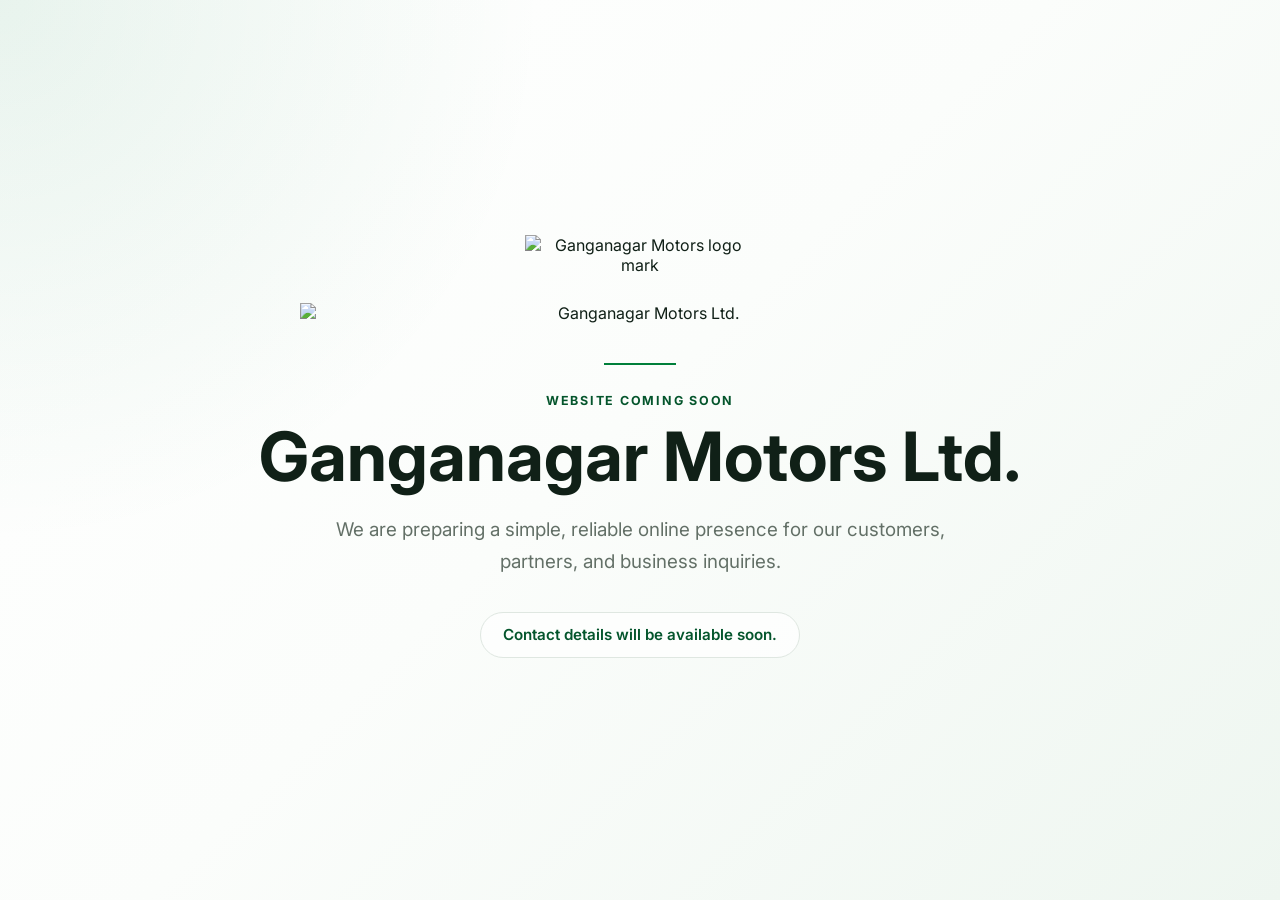
==== index.html @ eda34d02 "Add files via upload Add coming soon website" ====
<!doctype html>
<html lang="en">
  <head>
    <meta charset="utf-8">
    <meta name="viewport" content="width=device-width, initial-scale=1">
    <meta name="description" content="Ganganagar Motors Ltd. website coming soon.">
    <title>Ganganagar Motors Ltd.</title>
    <link rel="preconnect" href="https://fonts.googleapis.com">
    <link rel="preconnect" href="https://fonts.gstatic.com" crossorigin>
    <link href="https://fonts.googleapis.com/css2?family=Inter:wght@400;500;600;700&display=swap" rel="stylesheet">
    <link rel="stylesheet" href="styles.css">
  </head>
  <body>
    <main class="page">
      <section class="hero" aria-label="Ganganagar Motors Ltd. coming soon">
        <img class="brand-mark" src="assets/gnm-mark.png" alt="Ganganagar Motors logo mark">
        <img class="brand-wordmark" src="assets/gnm-wordmark.png" alt="Ganganagar Motors Ltd.">

        <div class="divider"></div>

        <p class="eyebrow">Website coming soon</p>
        <h1>Ganganagar Motors Ltd.</h1>
        <p class="intro">
          We are preparing a simple, reliable online presence for our customers,
          partners, and business inquiries.
        </p>

        <p class="status-note">Contact details will be available soon.</p>
      </section>
    </main>
  </body>
</html>
---- styles.css ----
:root {
  color-scheme: light;
  --green: #007f3a;
  --green-dark: #04552c;
  --ink: #102017;
  --muted: #637067;
  --line: #dfe7e1;
  --paper: #fbfdfb;
  --white: #ffffff;
}

* {
  box-sizing: border-box;
}

html,
body {
  min-height: 100%;
}

body {
  margin: 0;
  font-family: "Inter", Arial, sans-serif;
  color: var(--ink);
  background:
    radial-gradient(circle at top left, rgba(0, 127, 58, 0.09), transparent 34rem),
    linear-gradient(135deg, #ffffff 0%, var(--paper) 48%, #eef6f0 100%);
}

.page {
  min-height: 100vh;
  display: grid;
  place-items: center;
  padding: 32px 20px;
}

.hero {
  width: min(100%, 880px);
  display: flex;
  flex-direction: column;
  align-items: center;
  text-align: center;
  padding: 56px 24px 48px;
}

.brand-mark {
  width: min(36vw, 230px);
  min-width: 128px;
  height: auto;
  margin-bottom: 28px;
}

.brand-wordmark {
  width: min(84vw, 680px);
  height: auto;
}

.divider {
  width: 72px;
  height: 2px;
  margin: 40px 0 28px;
  background: var(--green);
}

.eyebrow {
  margin: 0 0 14px;
  color: var(--green-dark);
  font-size: 0.78rem;
  font-weight: 700;
  letter-spacing: 0.14em;
  text-transform: uppercase;
}

h1 {
  margin: 0;
  font-size: clamp(2.1rem, 6vw, 4.25rem);
  line-height: 1.02;
  font-weight: 700;
}

.intro {
  max-width: 620px;
  margin: 22px auto 0;
  color: var(--muted);
  font-size: clamp(1rem, 2.3vw, 1.18rem);
  line-height: 1.7;
}

.status-note {
  display: inline-flex;
  align-items: center;
  justify-content: center;
  min-height: 46px;
  margin-top: 34px;
  padding: 0 22px;
  border: 1px solid var(--line);
  border-radius: 999px;
  color: var(--green-dark);
  background: rgba(255, 255, 255, 0.72);
  font-size: 0.95rem;
  font-weight: 600;
}

@media (max-width: 560px) {
  .hero {
    padding: 36px 8px 34px;
  }

  .divider {
    margin-top: 32px;
  }
}
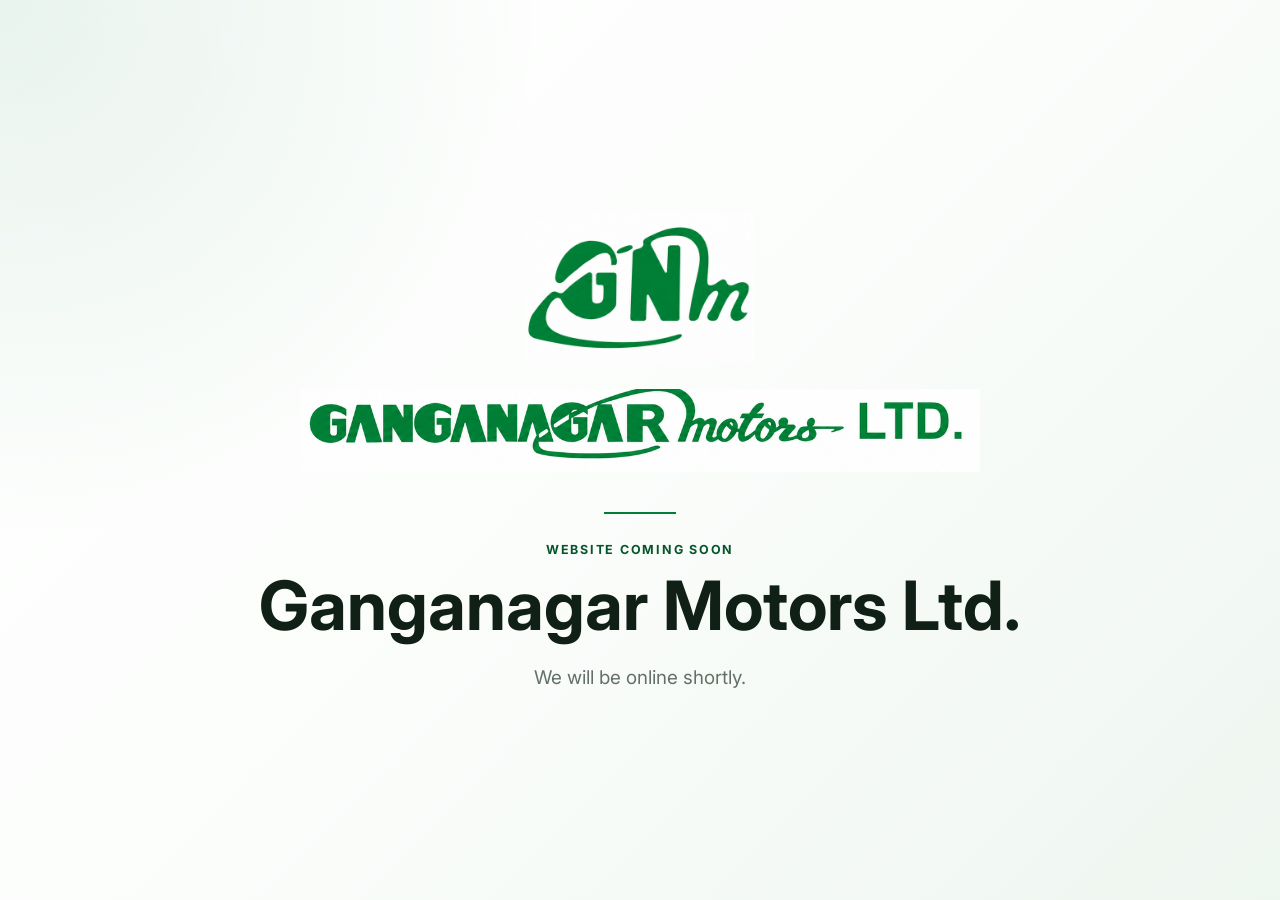
==== commit e7a512c9: "Update index.html" ====
--- a/index.html
+++ b/index.html
@@ -13,19 +13,14 @@
   <body>
     <main class="page">
       <section class="hero" aria-label="Ganganagar Motors Ltd. coming soon">
-        <img class="brand-mark" src="assets/gnm-mark.png" alt="Ganganagar Motors logo mark">
-        <img class="brand-wordmark" src="assets/gnm-wordmark.png" alt="Ganganagar Motors Ltd.">
+        <img class="brand-mark" src="gnm-mark.png" alt="Ganganagar Motors logo mark">
+        <img class="brand-wordmark" src="gnm-wordmark.png" alt="Ganganagar Motors Ltd.">
 
         <div class="divider"></div>
 
         <p class="eyebrow">Website coming soon</p>
         <h1>Ganganagar Motors Ltd.</h1>
-        <p class="intro">
-          We are preparing a simple, reliable online presence for our customers,
-          partners, and business inquiries.
-        </p>
-
-        <p class="status-note">Contact details will be available soon.</p>
+        <p class="intro">We will be online shortly.</p>
       </section>
     </main>
   </body>
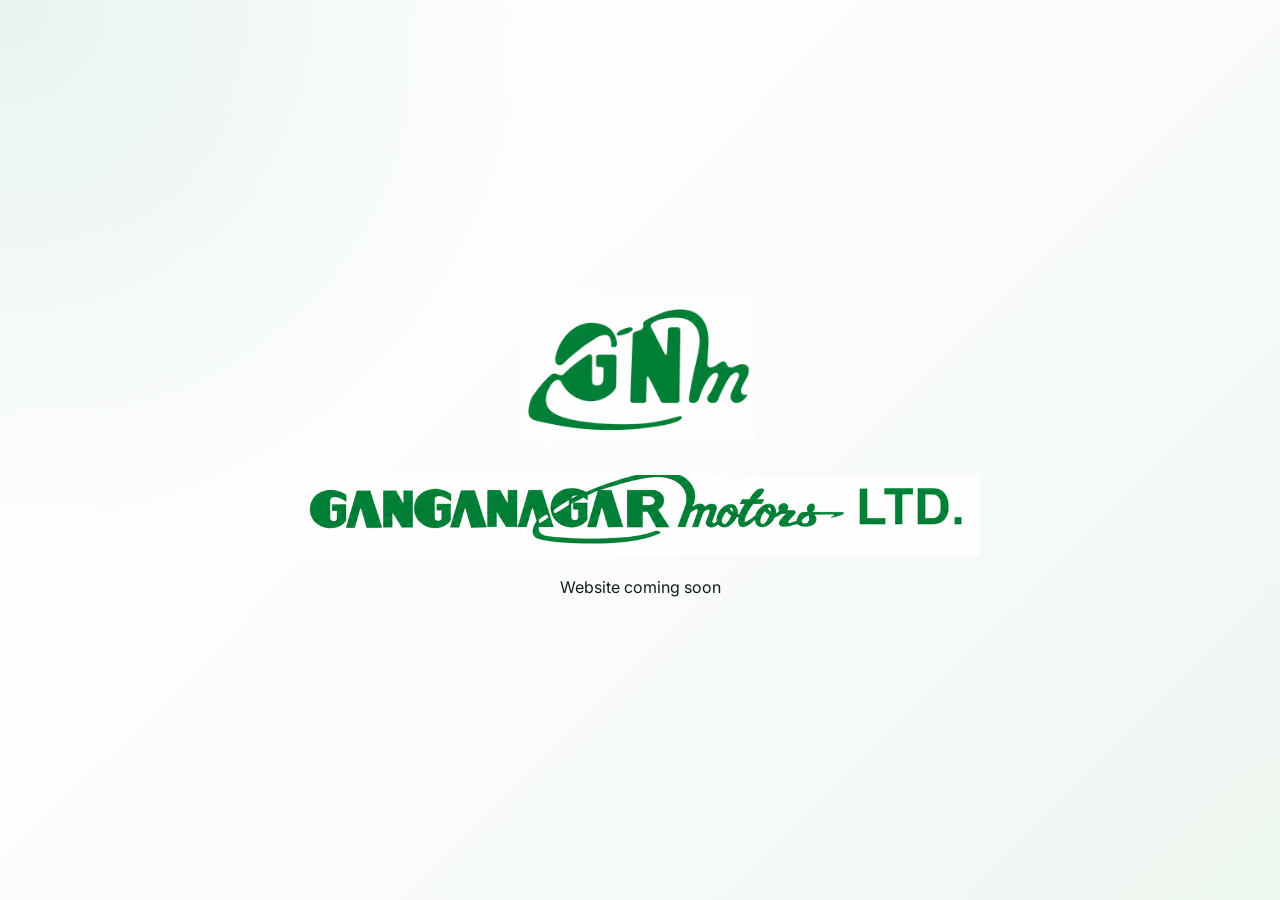
==== commit dbcbc2ca: "Refine coming soon page markup" ====
--- a/index.html
+++ b/index.html
@@ -7,20 +7,17 @@
     <title>Ganganagar Motors Ltd.</title>
     <link rel="preconnect" href="https://fonts.googleapis.com">
     <link rel="preconnect" href="https://fonts.gstatic.com" crossorigin>
-    <link href="https://fonts.googleapis.com/css2?family=Inter:wght@400;500;600;700&display=swap" rel="stylesheet">
+    <link href="https://fonts.googleapis.com/css2?family=Inter:wght@500;600;700&display=swap" rel="stylesheet">
     <link rel="stylesheet" href="styles.css">
   </head>
   <body>
     <main class="page">
-      <section class="hero" aria-label="Ganganagar Motors Ltd. coming soon">
-        <img class="brand-mark" src="gnm-mark.png" alt="Ganganagar Motors logo mark">
-        <img class="brand-wordmark" src="gnm-wordmark.png" alt="Ganganagar Motors Ltd.">
-
-        <div class="divider"></div>
-
-        <p class="eyebrow">Website coming soon</p>
-        <h1>Ganganagar Motors Ltd.</h1>
-        <p class="intro">We will be online shortly.</p>
+      <section class="hero" aria-label="Ganganagar Motors Ltd. website coming soon">
+        <div class="logo-lockup" aria-label="Ganganagar Motors Ltd.">
+          <img class="brand-mark" src="gnm-mark.png" alt="">
+          <img class="brand-wordmark" src="gnm-wordmark.png" alt="Ganganagar Motors Ltd.">
+        </div>
+        <p class="coming-soon">Website coming soon</p>
       </section>
     </main>
   </body>
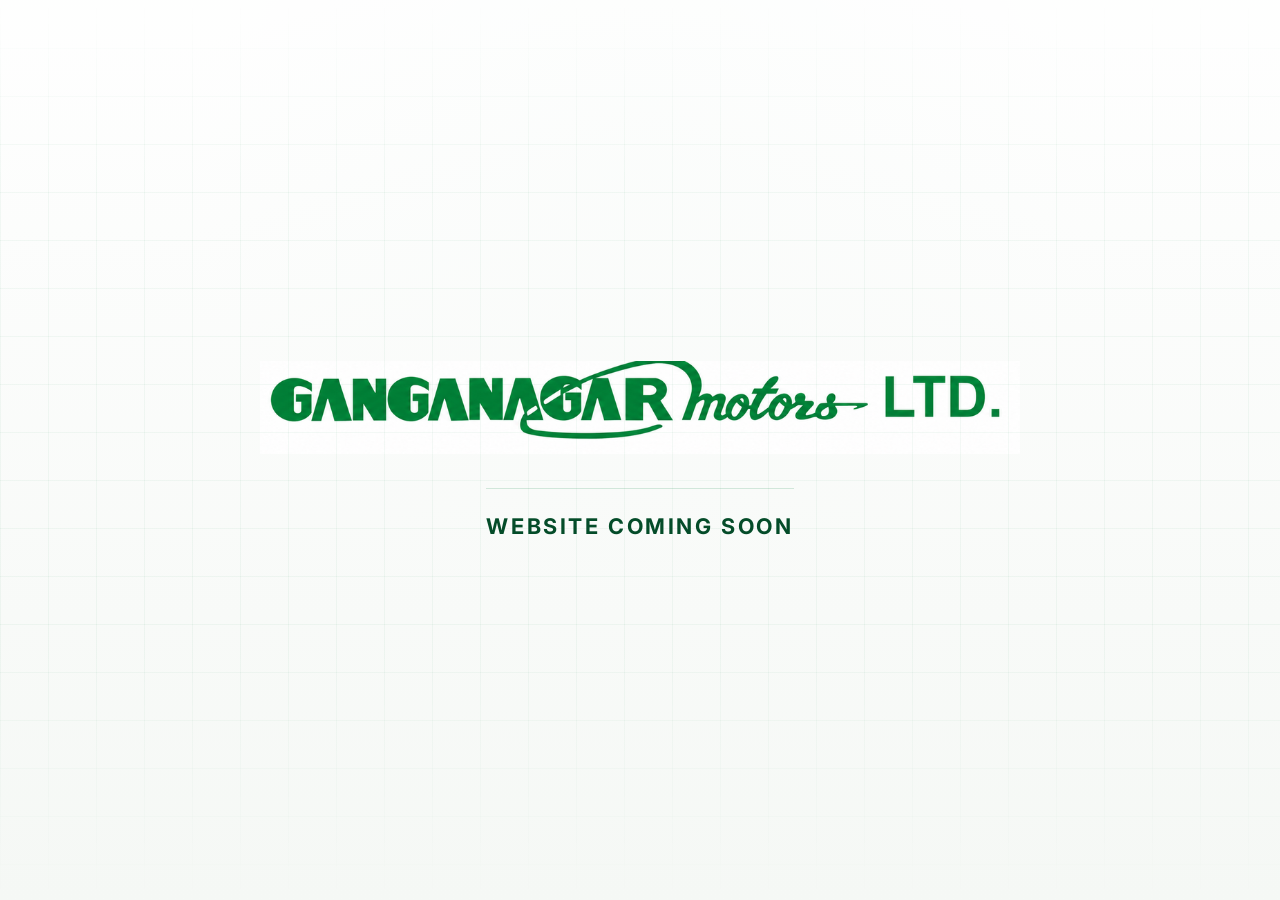
==== commit 83070254: "Remove top logo from coming soon page" ====
--- a/index.html
+++ b/index.html
@@ -13,10 +13,7 @@
   <body>
     <main class="page">
       <section class="hero" aria-label="Ganganagar Motors Ltd. website coming soon">
-        <div class="logo-lockup" aria-label="Ganganagar Motors Ltd.">
-          <img class="brand-mark" src="gnm-mark.png" alt="">
-          <img class="brand-wordmark" src="gnm-wordmark.png" alt="Ganganagar Motors Ltd.">
-        </div>
+        <img class="brand-wordmark" src="gnm-wordmark.png" alt="Ganganagar Motors Ltd.">
         <p class="coming-soon">Website coming soon</p>
       </section>
     </main>
--- a/styles.css
+++ b/styles.css
@@ -1,12 +1,10 @@
 :root {
   color-scheme: light;
+  --ink: #102018;
   --green: #007f3a;
-  --green-dark: #04552c;
-  --ink: #102017;
-  --muted: #637067;
-  --line: #dfe7e1;
-  --paper: #fbfdfb;
-  --white: #ffffff;
+  --green-deep: #044c29;
+  --mist: #f5f8f5;
+  --line: rgba(0, 127, 58, 0.16);
 }
 
 * {
@@ -23,90 +21,80 @@
   font-family: "Inter", Arial, sans-serif;
   color: var(--ink);
   background:
-    radial-gradient(circle at top left, rgba(0, 127, 58, 0.09), transparent 34rem),
-    linear-gradient(135deg, #ffffff 0%, var(--paper) 48%, #eef6f0 100%);
+    linear-gradient(180deg, rgba(255, 255, 255, 0.94), rgba(245, 248, 245, 0.98)),
+    radial-gradient(circle at 50% 18%, rgba(0, 127, 58, 0.14), transparent 28rem),
+    var(--mist);
+}
+
+body::before {
+  content: "";
+  position: fixed;
+  inset: 0;
+  pointer-events: none;
+  background-image:
+    linear-gradient(rgba(0, 127, 58, 0.045) 1px, transparent 1px),
+    linear-gradient(90deg, rgba(0, 127, 58, 0.045) 1px, transparent 1px);
+  background-size: 48px 48px;
+  mask-image: linear-gradient(to bottom, transparent, black 20%, black 72%, transparent);
 }
 
 .page {
   min-height: 100vh;
   display: grid;
   place-items: center;
-  padding: 32px 20px;
+  padding: 40px 22px;
 }
 
 .hero {
-  width: min(100%, 880px);
-  display: flex;
-  flex-direction: column;
-  align-items: center;
+  width: min(100%, 920px);
+  display: grid;
+  justify-items: center;
+  gap: 34px;
   text-align: center;
-  padding: 56px 24px 48px;
+}
+
+.logo-lockup {
+  display: grid;
+  justify-items: center;
+  gap: 28px;
 }
 
 .brand-mark {
-  width: min(36vw, 230px);
-  min-width: 128px;
+  width: clamp(150px, 22vw, 250px);
   height: auto;
-  margin-bottom: 28px;
+  filter: drop-shadow(0 18px 34px rgba(0, 78, 36, 0.14));
 }
 
 .brand-wordmark {
-  width: min(84vw, 680px);
+  width: min(86vw, 760px);
   height: auto;
 }
 
-.divider {
-  width: 72px;
-  height: 2px;
-  margin: 40px 0 28px;
-  background: var(--green);
-}
-
-.eyebrow {
-  margin: 0 0 14px;
-  color: var(--green-dark);
-  font-size: 0.78rem;
+.coming-soon {
+  margin: 0;
+  padding-top: 24px;
+  border-top: 1px solid var(--line);
+  color: var(--green-deep);
+  font-size: clamp(1rem, 2vw, 1.35rem);
   font-weight: 700;
-  letter-spacing: 0.14em;
+  letter-spacing: 0.12em;
   text-transform: uppercase;
 }
 
-h1 {
-  margin: 0;
-  font-size: clamp(2.1rem, 6vw, 4.25rem);
-  line-height: 1.02;
-  font-weight: 700;
-}
-
-.intro {
-  max-width: 620px;
-  margin: 22px auto 0;
-  color: var(--muted);
-  font-size: clamp(1rem, 2.3vw, 1.18rem);
-  line-height: 1.7;
-}
-
-.status-note {
-  display: inline-flex;
-  align-items: center;
-  justify-content: center;
-  min-height: 46px;
-  margin-top: 34px;
-  padding: 0 22px;
-  border: 1px solid var(--line);
-  border-radius: 999px;
-  color: var(--green-dark);
-  background: rgba(255, 255, 255, 0.72);
-  font-size: 0.95rem;
-  font-weight: 600;
-}
-
 @media (max-width: 560px) {
-  .hero {
-    padding: 36px 8px 34px;
+  .page {
+    padding: 30px 18px;
   }
 
-  .divider {
-    margin-top: 32px;
+  .hero {
+    gap: 28px;
+  }
+
+  .logo-lockup {
+    gap: 22px;
+  }
+
+  .coming-soon {
+    letter-spacing: 0.08em;
   }
 }
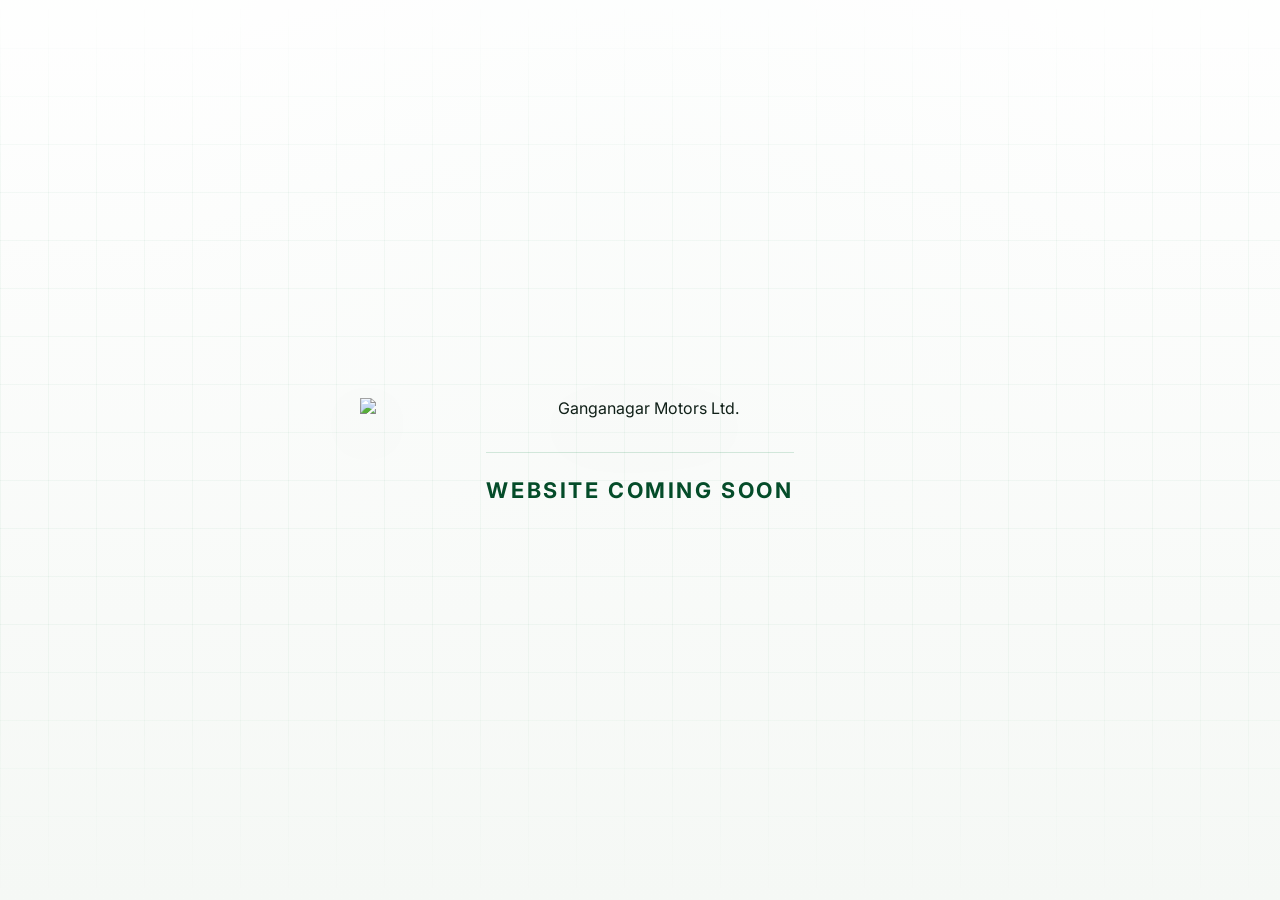
==== commit 98621098: "Embed uploaded transparent logo" ====
--- a/index.html
+++ b/index.html
@@ -13,7 +13,7 @@
   <body>
     <main class="page">
       <section class="hero" aria-label="Ganganagar Motors Ltd. website coming soon">
-        <img class="brand-wordmark" src="gnm-wordmark.png" alt="Ganganagar Motors Ltd.">
+        <img class="brand-wordmark" src="[data-uri]" alt="Ganganagar Motors Ltd.">
         <p class="coming-soon">Website coming soon</p>
       </section>
     </main>
--- a/styles.css
+++ b/styles.css
@@ -22,7 +22,7 @@
   color: var(--ink);
   background:
     linear-gradient(180deg, rgba(255, 255, 255, 0.94), rgba(245, 248, 245, 0.98)),
-    radial-gradient(circle at 50% 18%, rgba(0, 127, 58, 0.14), transparent 28rem),
+    radial-gradient(circle at 50% 20%, rgba(0, 127, 58, 0.13), transparent 30rem),
     var(--mist);
 }
 
@@ -32,8 +32,8 @@
   inset: 0;
   pointer-events: none;
   background-image:
-    linear-gradient(rgba(0, 127, 58, 0.045) 1px, transparent 1px),
-    linear-gradient(90deg, rgba(0, 127, 58, 0.045) 1px, transparent 1px);
+    linear-gradient(rgba(0, 127, 58, 0.04) 1px, transparent 1px),
+    linear-gradient(90deg, rgba(0, 127, 58, 0.04) 1px, transparent 1px);
   background-size: 48px 48px;
   mask-image: linear-gradient(to bottom, transparent, black 20%, black 72%, transparent);
 }
@@ -46,28 +46,17 @@
 }
 
 .hero {
-  width: min(100%, 920px);
+  width: min(100%, 760px);
   display: grid;
   justify-items: center;
   gap: 34px;
   text-align: center;
 }
 
-.logo-lockup {
-  display: grid;
-  justify-items: center;
-  gap: 28px;
-}
-
-.brand-mark {
-  width: clamp(150px, 22vw, 250px);
+.brand-wordmark {
+  width: min(82vw, 560px);
   height: auto;
-  filter: drop-shadow(0 18px 34px rgba(0, 78, 36, 0.14));
-}
-
-.brand-wordmark {
-  width: min(86vw, 760px);
-  height: auto;
+  filter: drop-shadow(0 18px 34px rgba(0, 78, 36, 0.11));
 }
 
 .coming-soon {
@@ -90,8 +79,8 @@
     gap: 28px;
   }
 
-  .logo-lockup {
-    gap: 22px;
+  .brand-wordmark {
+    width: min(88vw, 420px);
   }
 
   .coming-soon {
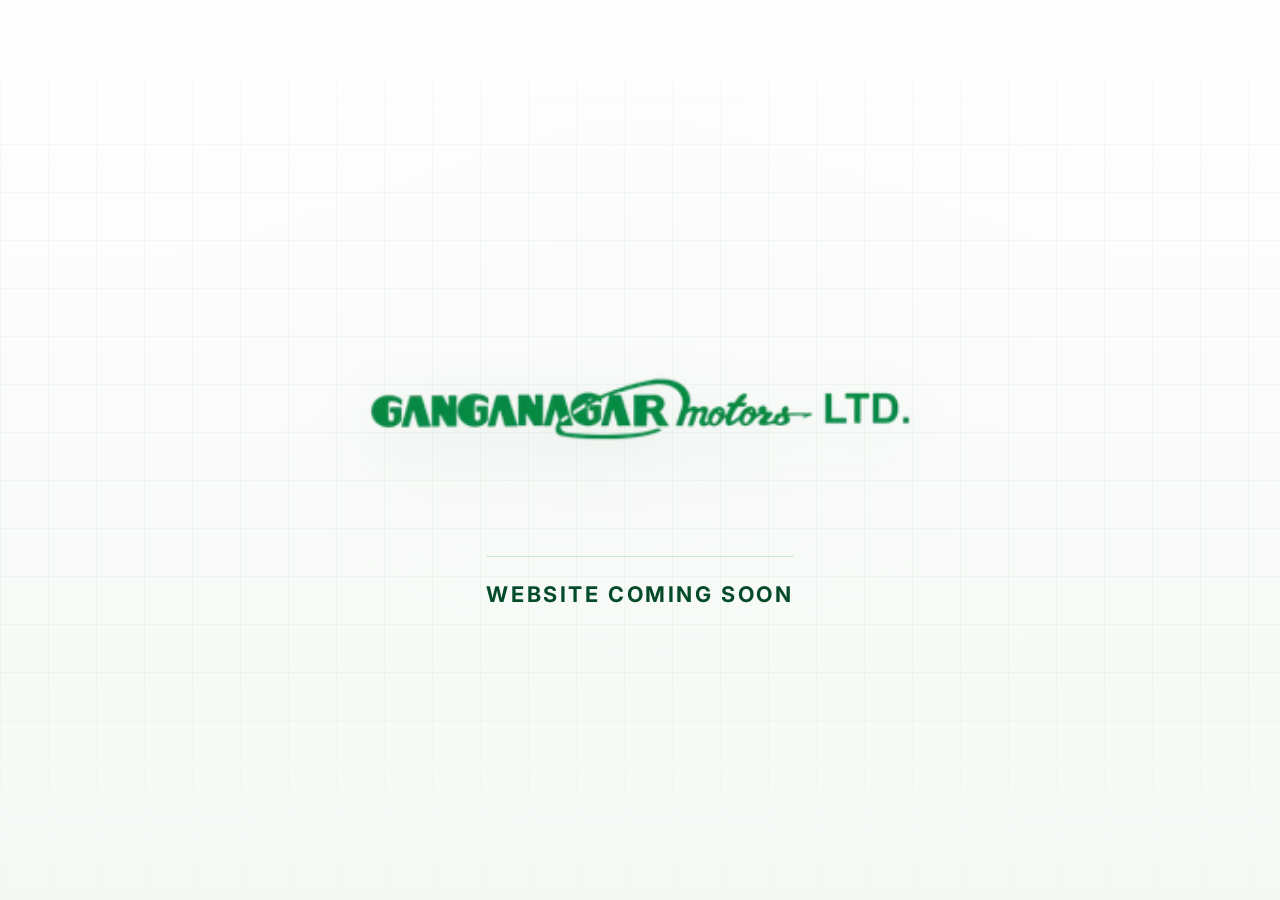
==== commit 50a39030: "Use new transparent logo on coming soon page" ====
--- a/index.html
+++ b/index.html
@@ -13,7 +13,7 @@
   <body>
     <main class="page">
       <section class="hero" aria-label="Ganganagar Motors Ltd. website coming soon">
-        <img class="brand-wordmark" src="[data-uri]" alt="Ganganagar Motors Ltd.">
+        <img class="brand-wordmark" src="[data-uri]" alt="Ganganagar Motors Ltd.">
         <p class="coming-soon">Website coming soon</p>
       </section>
     </main>
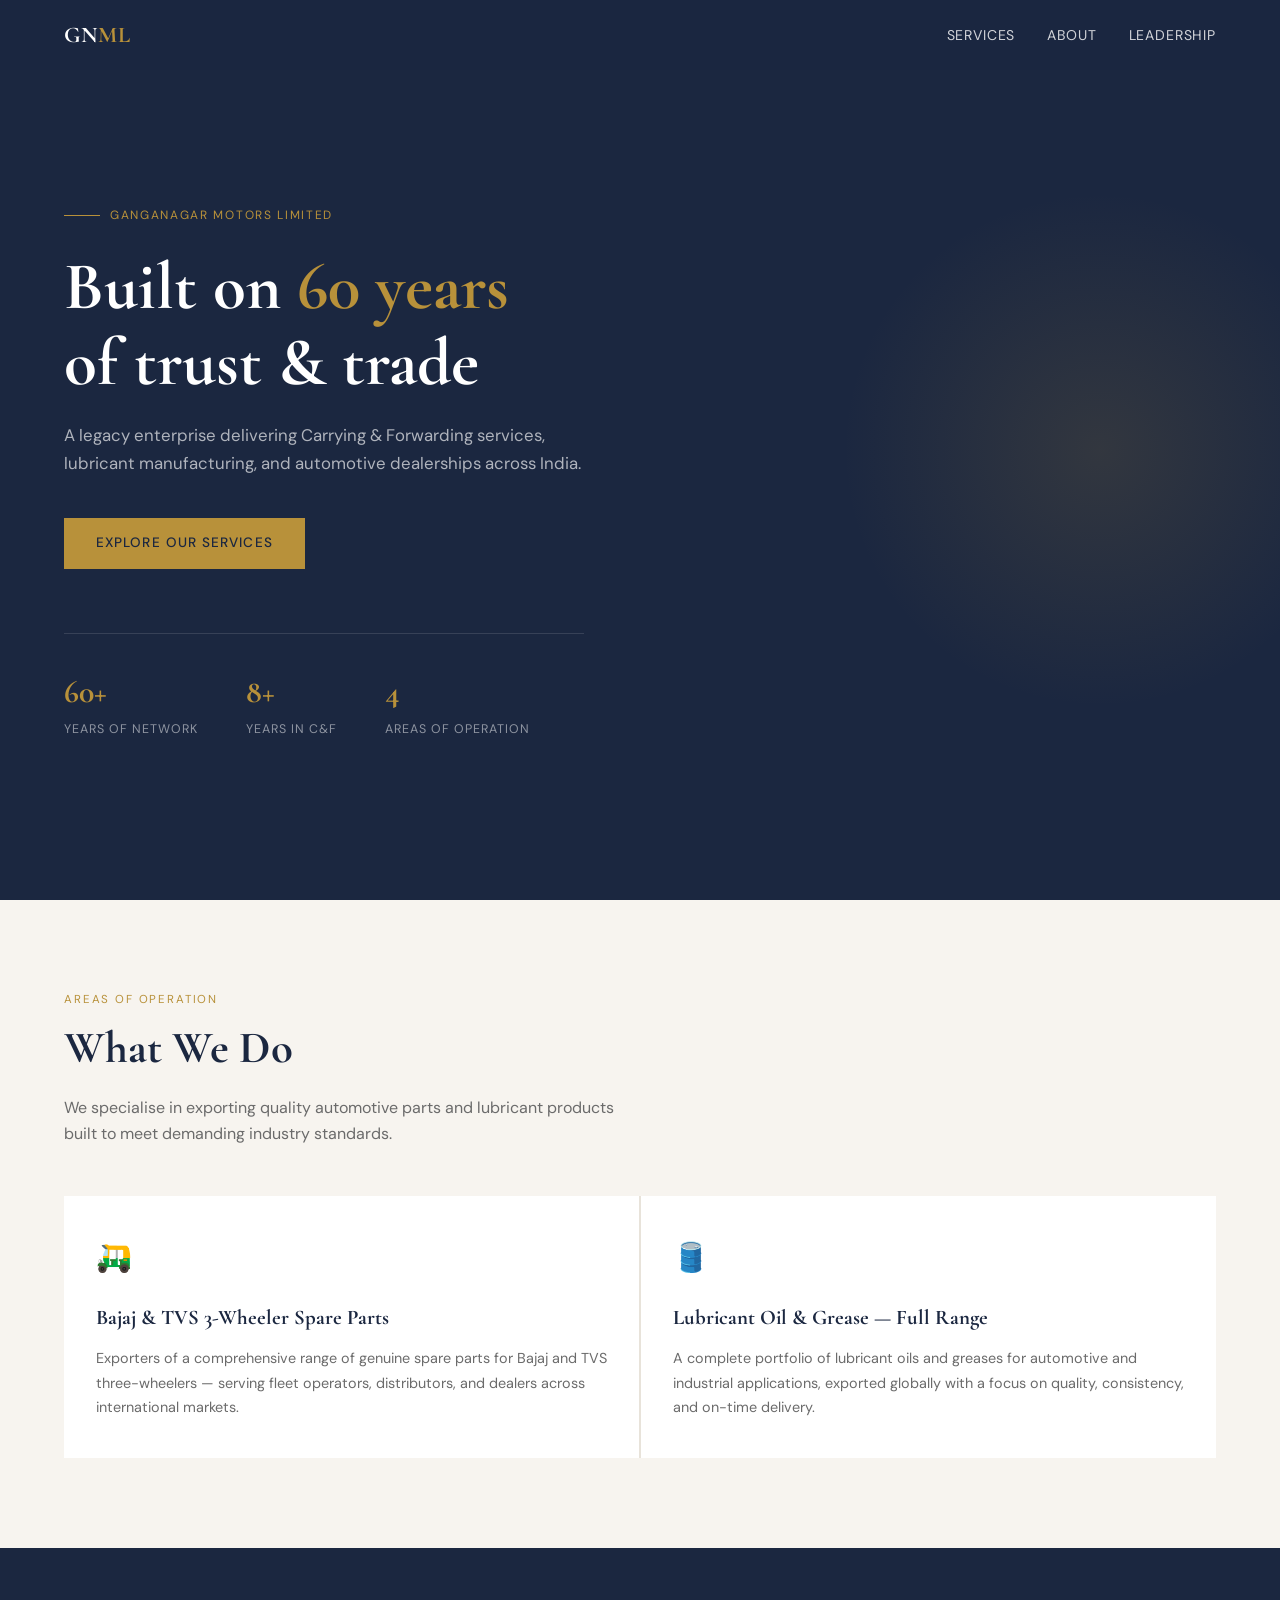
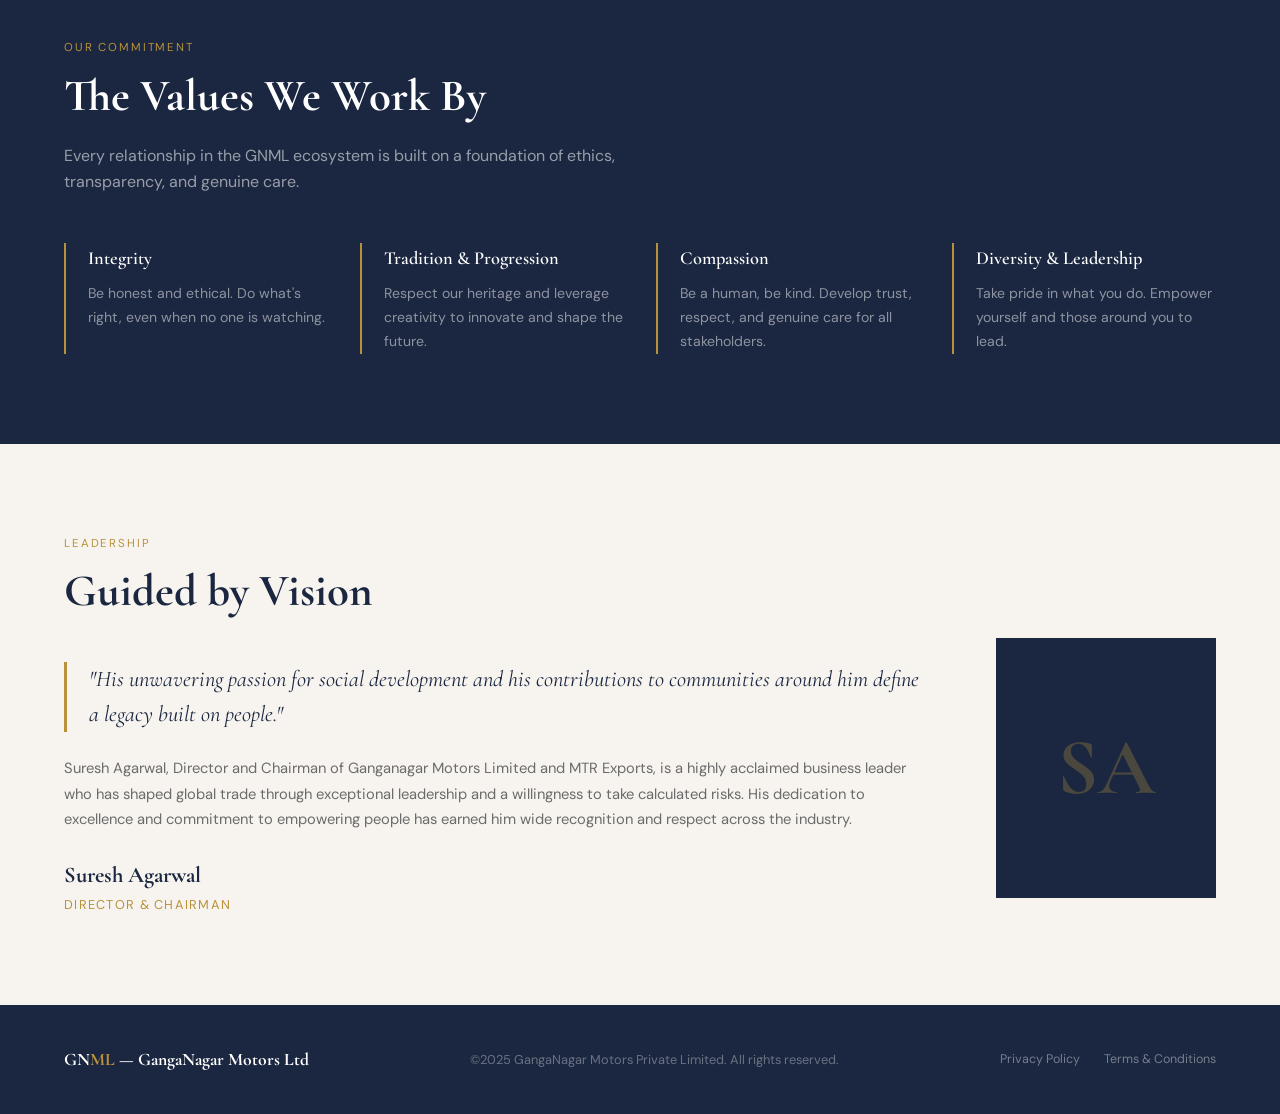
==== commit d8679de9: "Replace temporary website files" ====
--- a/index.html
+++ b/index.html
@@ -1,21 +1,381 @@
-<!doctype html>
+<!DOCTYPE html>
 <html lang="en">
-  <head>
-    <meta charset="utf-8">
-    <meta name="viewport" content="width=device-width, initial-scale=1">
-    <meta name="description" content="Ganganagar Motors Ltd. website coming soon.">
-    <title>Ganganagar Motors Ltd.</title>
-    <link rel="preconnect" href="https://fonts.googleapis.com">
-    <link rel="preconnect" href="https://fonts.gstatic.com" crossorigin>
-    <link href="https://fonts.googleapis.com/css2?family=Inter:wght@500;600;700&display=swap" rel="stylesheet">
-    <link rel="stylesheet" href="styles.css">
-  </head>
-  <body>
-    <main class="page">
-      <section class="hero" aria-label="Ganganagar Motors Ltd. website coming soon">
-        <img class="brand-wordmark" src="[data-uri]" alt="Ganganagar Motors Ltd.">
-        <p class="coming-soon">Website coming soon</p>
-      </section>
-    </main>
-  </body>
+<head>
+  <meta charset="UTF-8" />
+  <meta name="viewport" content="width=device-width, initial-scale=1.0" />
+  <meta name="description" content="Ganganagar Motors Ltd (GNML) offers comprehensive C&F solutions and automotive industry services with over 60 years of heritage." />
+  <title>Ganganagar Motors Ltd | C&F &amp; Automotive</title>
+  <link href="https://fonts.googleapis.com/css2?family=Cormorant+Garamond:wght@400;600;700&family=DM+Sans:wght@300;400;500&display=swap" rel="stylesheet" />
+  <style>
+    *, *::before, *::after { box-sizing: border-box; margin: 0; padding: 0; }
+
+    :root {
+      --navy:    #1B2740;
+      --gold:    #B8913A;
+      --gold-lt: #D4A94E;
+      --cream:   #F7F4EF;
+      --mid:     #E8E3DA;
+      --text:    #2C2C2C;
+      --muted:   #6B6B6B;
+      --white:   #FFFFFF;
+    }
+
+    html { scroll-behavior: smooth; }
+
+    body {
+      font-family: 'DM Sans', sans-serif;
+      color: var(--text);
+      background: var(--white);
+      font-size: 16px;
+      line-height: 1.65;
+    }
+
+    /* ─── NAV ─── */
+    nav {
+      position: fixed; top: 0; left: 0; right: 0; z-index: 100;
+      display: flex; align-items: center; justify-content: space-between;
+      padding: 0 5vw;
+      height: 70px;
+      background: rgba(27, 39, 64, 0.97);
+      backdrop-filter: blur(8px);
+    }
+    .nav-logo {
+      font-family: 'Cormorant Garamond', serif;
+      font-size: 1.4rem; font-weight: 700;
+      color: var(--white); letter-spacing: 0.04em;
+      text-decoration: none;
+    }
+    .nav-logo span { color: var(--gold); }
+    .nav-links { display: flex; gap: 2rem; list-style: none; }
+    .nav-links a {
+      color: rgba(255,255,255,0.8);
+      text-decoration: none; font-size: 0.88rem;
+      letter-spacing: 0.06em; text-transform: uppercase;
+      transition: color 0.2s;
+    }
+    .nav-links a:hover { color: var(--gold); }
+
+    /* hamburger */
+    .nav-toggle { display: none; flex-direction: column; gap: 5px; cursor: pointer; background: none; border: none; }
+    .nav-toggle span { display: block; width: 24px; height: 2px; background: var(--white); transition: 0.3s; }
+
+    /* ─── HERO ─── */
+    #hero {
+      min-height: 100vh;
+      background: var(--navy);
+      display: flex; align-items: center;
+      padding: 100px 5vw 60px;
+      position: relative; overflow: hidden;
+    }
+    #hero::after {
+      content: '';
+      position: absolute; right: -80px; top: 50%; transform: translateY(-50%);
+      width: 520px; height: 520px;
+      background: radial-gradient(circle, rgba(184,145,58,0.15) 0%, transparent 70%);
+      pointer-events: none;
+    }
+    .hero-inner { max-width: 680px; position: relative; z-index: 1; }
+    .hero-eyebrow {
+      display: inline-block;
+      font-size: 0.75rem; letter-spacing: 0.14em; text-transform: uppercase;
+      color: var(--gold); margin-bottom: 1.5rem;
+    }
+    .hero-eyebrow::before {
+      content: '';
+      display: inline-block; width: 36px; height: 1px;
+      background: var(--gold); vertical-align: middle; margin-right: 10px;
+    }
+    h1 {
+      font-family: 'Cormorant Garamond', serif;
+      font-size: clamp(2.6rem, 5.5vw, 4.2rem);
+      font-weight: 700; line-height: 1.12;
+      color: var(--white); margin-bottom: 1.4rem;
+    }
+    h1 em { font-style: normal; color: var(--gold); }
+    .hero-sub {
+      color: rgba(255,255,255,0.65);
+      font-size: 1.05rem; max-width: 520px; margin-bottom: 2.5rem;
+    }
+    .hero-cta {
+      display: inline-block;
+      background: var(--gold); color: var(--navy);
+      font-size: 0.85rem; font-weight: 500; letter-spacing: 0.08em;
+      text-transform: uppercase; text-decoration: none;
+      padding: 0.9rem 2rem; transition: background 0.2s;
+    }
+    .hero-cta:hover { background: var(--gold-lt); }
+
+    .hero-stats {
+      display: flex; gap: 3rem; margin-top: 4rem;
+      border-top: 1px solid rgba(255,255,255,0.12);
+      padding-top: 2rem;
+    }
+    .stat-num {
+      font-family: 'Cormorant Garamond', serif;
+      font-size: 2rem; font-weight: 700; color: var(--gold);
+    }
+    .stat-label { font-size: 0.78rem; color: rgba(255,255,255,0.5); text-transform: uppercase; letter-spacing: 0.08em; }
+
+    /* ─── SECTION COMMONS ─── */
+    section { padding: 90px 5vw; }
+    .section-label {
+      font-size: 0.72rem; letter-spacing: 0.16em; text-transform: uppercase;
+      color: var(--gold); margin-bottom: 0.8rem;
+    }
+    h2 {
+      font-family: 'Cormorant Garamond', serif;
+      font-size: clamp(2rem, 3.5vw, 2.9rem);
+      font-weight: 700; line-height: 1.2; color: var(--navy);
+      margin-bottom: 1.2rem;
+    }
+    .section-desc { color: var(--muted); max-width: 560px; margin-bottom: 3rem; }
+
+    /* ─── SERVICES ─── */
+    #services { background: var(--cream); }
+    .services-grid {
+      display: grid;
+      grid-template-columns: repeat(auto-fit, minmax(260px, 1fr));
+      gap: 1.5px; background: var(--mid);
+    }
+    .service-card {
+      background: var(--white);
+      padding: 2.4rem 2rem;
+      transition: background 0.25s;
+    }
+    .service-card:hover { background: var(--navy); }
+    .service-card:hover .service-title,
+    .service-card:hover .service-body { color: var(--white); }
+    .service-card:hover .service-icon { color: var(--gold); }
+    .service-icon { font-size: 1.8rem; margin-bottom: 1.2rem; color: var(--navy); display: block; }
+    .service-title {
+      font-family: 'Cormorant Garamond', serif;
+      font-size: 1.3rem; font-weight: 700;
+      color: var(--navy); margin-bottom: 0.7rem;
+      transition: color 0.25s;
+    }
+    .service-body { font-size: 0.9rem; color: var(--muted); line-height: 1.7; transition: color 0.25s; }
+
+    /* ─── COMMITMENT ─── */
+    #commitment { background: var(--navy); }
+    #commitment h2 { color: var(--white); }
+    #commitment .section-label { color: var(--gold); }
+    #commitment .section-desc { color: rgba(255,255,255,0.55); }
+    .values-grid {
+      display: grid;
+      grid-template-columns: repeat(auto-fit, minmax(220px, 1fr));
+      gap: 2rem;
+    }
+    .value-card {
+      border-left: 2px solid var(--gold);
+      padding-left: 1.4rem;
+    }
+    .value-card h3 {
+      font-family: 'Cormorant Garamond', serif;
+      font-size: 1.15rem; font-weight: 600;
+      color: var(--white); margin-bottom: 0.5rem;
+    }
+    .value-card p { font-size: 0.88rem; color: rgba(255,255,255,0.5); line-height: 1.7; }
+
+    /* ─── LEADERSHIP ─── */
+    #leadership { background: var(--cream); }
+    .leader-wrap {
+      display: flex; gap: 4rem; align-items: flex-start;
+      flex-wrap: wrap;
+    }
+    .leader-text { flex: 1 1 340px; }
+    .leader-text blockquote {
+      font-family: 'Cormorant Garamond', serif;
+      font-size: 1.4rem; font-style: italic; line-height: 1.55;
+      color: var(--navy); border-left: 3px solid var(--gold);
+      padding-left: 1.4rem; margin: 1.5rem 0;
+    }
+    .leader-bio { color: var(--muted); font-size: 0.92rem; line-height: 1.75; }
+    .leader-name {
+      font-family: 'Cormorant Garamond', serif;
+      font-size: 1.4rem; font-weight: 700; color: var(--navy); margin-top: 1.5rem;
+    }
+    .leader-title { font-size: 0.8rem; color: var(--gold); text-transform: uppercase; letter-spacing: 0.1em; }
+
+    .leader-avatar {
+      flex: 0 0 auto;
+      width: 220px; height: 260px;
+      background: var(--navy);
+      display: flex; align-items: flex-end; justify-content: center;
+      overflow: hidden; position: relative;
+    }
+    .avatar-initials {
+      font-family: 'Cormorant Garamond', serif;
+      font-size: 5rem; font-weight: 700; color: rgba(184,145,58,0.3);
+      position: absolute; top: 50%; left: 50%;
+      transform: translate(-50%,-50%);
+      user-select: none;
+    }
+
+    /* ─── FOOTER ─── */
+    footer {
+      background: var(--navy);
+      padding: 2.5rem 5vw;
+      display: flex; align-items: center; justify-content: space-between;
+      flex-wrap: wrap; gap: 1rem;
+    }
+    .footer-logo {
+      font-family: 'Cormorant Garamond', serif;
+      font-size: 1.1rem; font-weight: 700;
+      color: var(--white);
+    }
+    .footer-logo span { color: var(--gold); }
+    footer p { color: rgba(255,255,255,0.35); font-size: 0.8rem; }
+    .footer-links { display: flex; gap: 1.5rem; }
+    .footer-links a { color: rgba(255,255,255,0.4); font-size: 0.78rem; text-decoration: none; }
+    .footer-links a:hover { color: var(--gold); }
+
+    /* ─── MOBILE ─── */
+    @media (max-width: 768px) {
+      .nav-links { display: none; flex-direction: column; position: absolute;
+        top: 70px; left: 0; right: 0; background: var(--navy);
+        padding: 1.5rem 5vw 2rem; gap: 1.2rem; }
+      .nav-links.open { display: flex; }
+      .nav-toggle { display: flex; }
+
+      .hero-stats { gap: 2rem; flex-wrap: wrap; }
+      .leader-wrap { flex-direction: column; }
+      .leader-avatar { width: 100%; }
+      footer { flex-direction: column; align-items: flex-start; }
+    }
+
+    @media (prefers-reduced-motion: reduce) {
+      * { transition: none !important; }
+    }
+  </style>
+</head>
+<body>
+
+<!-- NAV -->
+<nav>
+  <a href="#hero" class="nav-logo">GN<span>ML</span></a>
+  <ul class="nav-links" id="nav-links">
+    <li><a href="#services">Services</a></li>
+    <li><a href="#commitment">About</a></li>
+    <li><a href="#leadership">Leadership</a></li>
+  </ul>
+  <button class="nav-toggle" id="nav-toggle" aria-label="Toggle menu">
+    <span></span><span></span><span></span>
+  </button>
+</nav>
+
+<!-- HERO -->
+<section id="hero">
+  <div class="hero-inner">
+    <span class="hero-eyebrow">Ganganagar Motors Limited</span>
+    <h1>Built on <em>60 years</em><br>of trust &amp; trade</h1>
+    <p class="hero-sub">
+      A legacy enterprise delivering Carrying &amp; Forwarding services,
+      lubricant manufacturing, and automotive dealerships across India.
+    </p>
+    <a href="#services" class="hero-cta">Explore Our Services</a>
+    <div class="hero-stats">
+      <div>
+        <div class="stat-num">60+</div>
+        <div class="stat-label">Years of Network</div>
+      </div>
+      <div>
+        <div class="stat-num">8+</div>
+        <div class="stat-label">Years in C&amp;F</div>
+      </div>
+      <div>
+        <div class="stat-num">4</div>
+        <div class="stat-label">Areas of Operation</div>
+      </div>
+    </div>
+  </div>
+</section>
+
+<!-- SERVICES -->
+<section id="services">
+  <div class="section-label">Areas of Operation</div>
+  <h2>What We Do</h2>
+  <p class="section-desc">We specialise in exporting quality automotive parts and lubricant products built to meet demanding industry standards.</p>
+  <div class="services-grid">
+    <div class="service-card">
+      <span class="service-icon">🛺</span>
+      <div class="service-title">Bajaj &amp; TVS 3-Wheeler Spare Parts</div>
+      <p class="service-body">Exporters of a comprehensive range of genuine spare parts for Bajaj and TVS three-wheelers — serving fleet operators, distributors, and dealers across international markets.</p>
+    </div>
+    <div class="service-card">
+      <span class="service-icon">🛢️</span>
+      <div class="service-title">Lubricant Oil &amp; Grease — Full Range</div>
+      <p class="service-body">A complete portfolio of lubricant oils and greases for automotive and industrial applications, exported globally with a focus on quality, consistency, and on-time delivery.</p>
+    </div>
+  </div>
+</section>
+
+<!-- COMMITMENT -->
+<section id="commitment">
+  <div class="section-label">Our Commitment</div>
+  <h2>The Values We Work By</h2>
+  <p class="section-desc">Every relationship in the GNML ecosystem is built on a foundation of ethics, transparency, and genuine care.</p>
+  <div class="values-grid">
+    <div class="value-card">
+      <h3>Integrity</h3>
+      <p>Be honest and ethical. Do what's right, even when no one is watching.</p>
+    </div>
+    <div class="value-card">
+      <h3>Tradition &amp; Progression</h3>
+      <p>Respect our heritage and leverage creativity to innovate and shape the future.</p>
+    </div>
+    <div class="value-card">
+      <h3>Compassion</h3>
+      <p>Be a human, be kind. Develop trust, respect, and genuine care for all stakeholders.</p>
+    </div>
+    <div class="value-card">
+      <h3>Diversity &amp; Leadership</h3>
+      <p>Take pride in what you do. Empower yourself and those around you to lead.</p>
+    </div>
+  </div>
+</section>
+
+<!-- LEADERSHIP -->
+<section id="leadership">
+  <div class="section-label">Leadership</div>
+  <h2>Guided by Vision</h2>
+  <div class="leader-wrap">
+    <div class="leader-text">
+      <blockquote>"His unwavering passion for social development and his contributions to communities around him define a legacy built on people."</blockquote>
+      <p class="leader-bio">
+        Suresh Agarwal, Director and Chairman of Ganganagar Motors Limited and MTR Exports,
+        is a highly acclaimed business leader who has shaped global trade through exceptional leadership
+        and a willingness to take calculated risks. His dedication to excellence and commitment
+        to empowering people has earned him wide recognition and respect across the industry.
+      </p>
+      <div class="leader-name">Suresh Agarwal</div>
+      <div class="leader-title">Director &amp; Chairman</div>
+    </div>
+    <div class="leader-avatar">
+      <div class="avatar-initials">SA</div>
+    </div>
+  </div>
+</section>
+
+<!-- FOOTER -->
+<footer>
+  <div class="footer-logo">GN<span>ML</span> &mdash; GangaNagar Motors Ltd</div>
+  <p>©2025 GangaNagar Motors Private Limited. All rights reserved.</p>
+  <div class="footer-links">
+    <a href="#">Privacy Policy</a>
+    <a href="#">Terms &amp; Conditions</a>
+  </div>
+</footer>
+
+<script>
+  // Nav toggle
+  const toggle = document.getElementById('nav-toggle');
+  const links  = document.getElementById('nav-links');
+  toggle.addEventListener('click', () => links.classList.toggle('open'));
+  links.querySelectorAll('a').forEach(a => a.addEventListener('click', () => links.classList.remove('open')));
+
+  // Smooth-close nav on scroll
+  window.addEventListener('scroll', () => links.classList.remove('open'));
+</script>
+
+</body>
 </html>
